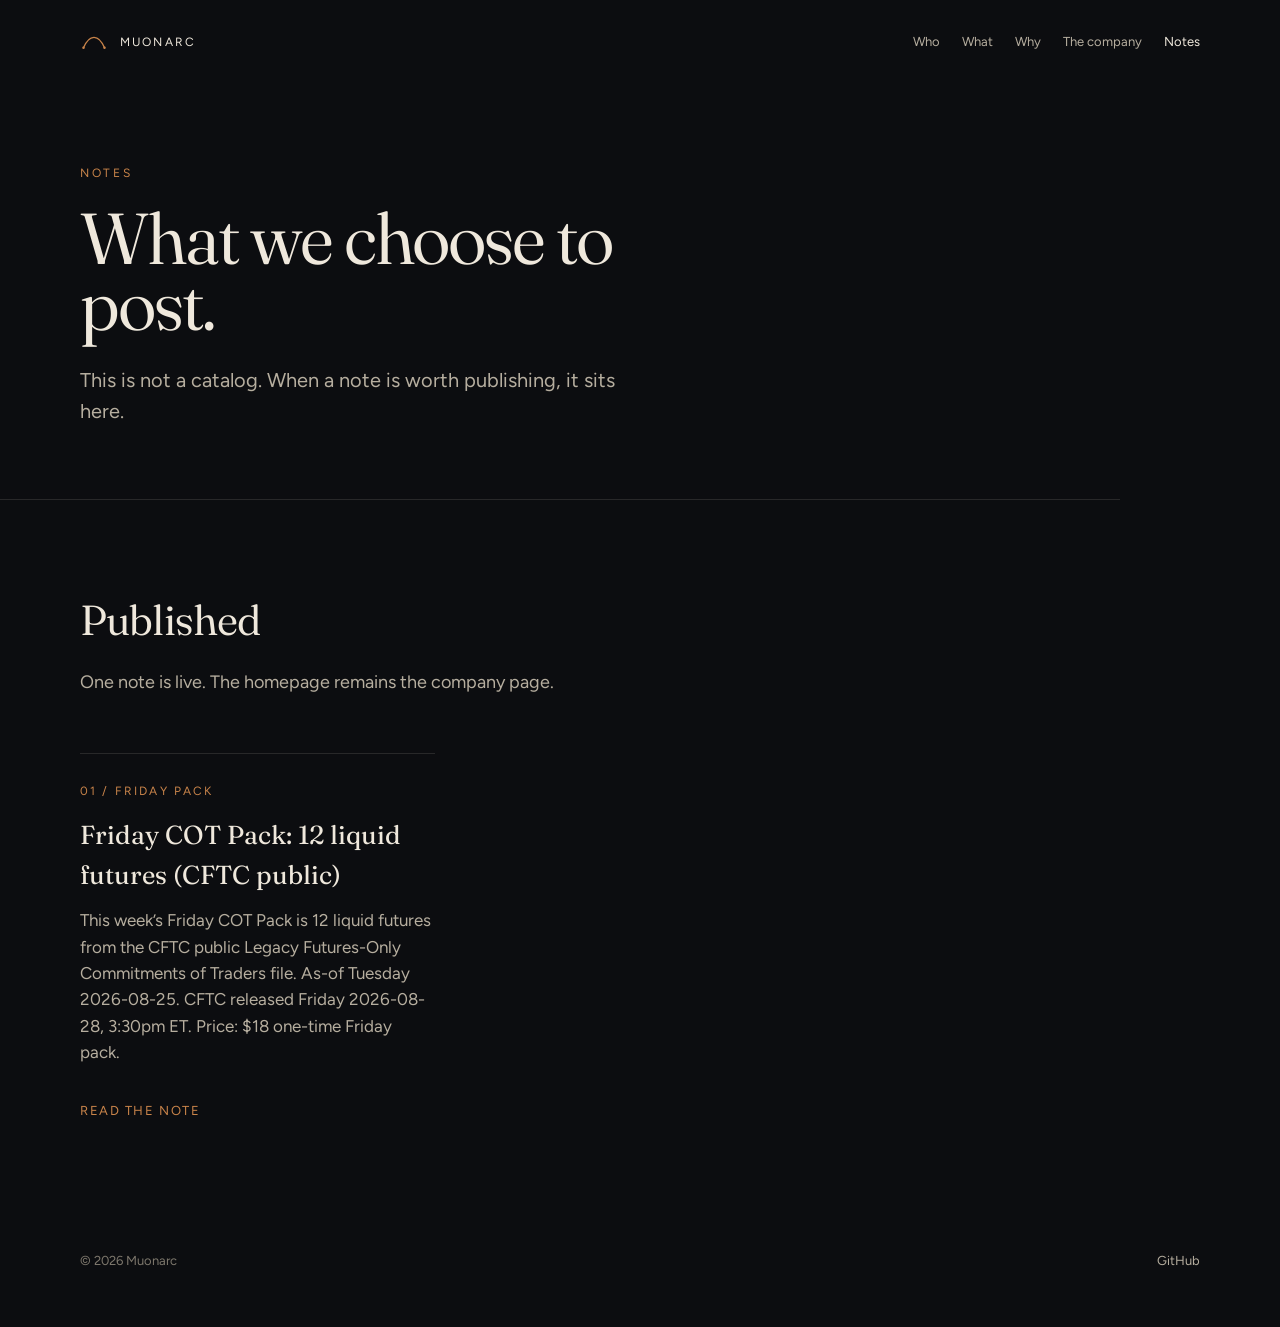
==== notes/index.html @ 2531f793 "Publish Friday COT Pack as the first live Notes post Add notes/friday-cot-pack.html from the unpubli" ====
<!DOCTYPE html>
<html lang="en">
<head>
  <meta charset="utf-8" />
  <meta name="viewport" content="width=device-width, initial-scale=1" />
  <title>Notes — Muonarc</title>
  <meta name="description" content="Notes from Muonarc. Friday COT Pack: 12 liquid futures from CFTC public data." />
  <link rel="preconnect" href="https://fonts.googleapis.com" />
  <link rel="preconnect" href="https://fonts.gstatic.com" crossorigin />
  <link href="https://fonts.googleapis.com/css2?family=Figtree:wght@400;500;600&family=Fraunces:opsz,wght@9..144,360;9..144,400&display=swap" rel="stylesheet" />
  <link rel="stylesheet" href="../styles.css" />
  <link rel="icon" href="../favicon.svg" type="image/svg+xml" />
</head>
<body>
  <header class="wrap top">
    <a class="brand" href="../index.html">
      <svg viewBox="0 0 48 48" aria-hidden="true">
        <path d="M6 34 C16 10, 32 10, 42 34" fill="none" stroke="#c9844a" stroke-width="2.4" stroke-linecap="round"/>
        <circle cx="6" cy="34" r="2.1" fill="#c9844a"/>
        <circle cx="42" cy="34" r="2.1" fill="#c9844a"/>
      </svg>
      Muonarc
    </a>
    <nav class="nav">
      <a href="../index.html#who">Who</a>
      <a href="../index.html#what">What</a>
      <a href="../index.html#why">Why</a>
      <a href="../index.html#company">The company</a>
      <a href="index.html" aria-current="page">Notes</a>
    </nav>
  </header>

  <main id="top">
    <section class="wrap page-hero">
      <p class="kicker">Notes</p>
      <h1>What we choose to post.</h1>
      <p class="lede">This is not a catalog. When a note is worth publishing, it sits here.</p>
    </section>

    <hr class="rule wrap" />

    <section class="wrap section">
      <h2>Published</h2>
      <p class="lead">One note is live. The homepage remains the company page.</p>
      <!--
        To publish a note: copy template.html, replace the placeholders,
        then add a card below. Do not list template.html as a live post.
      -->
      <div class="triad">
        <article class="card">
          <p class="num">01 / Friday pack</p>
          <h3>Friday COT Pack: 12 liquid futures (CFTC public)</h3>
          <p>This week’s Friday COT Pack is 12 liquid futures from the CFTC public Legacy Futures-Only Commitments of Traders file. As-of Tuesday 2026-08-25. CFTC released Friday 2026-08-28, 3:30pm ET. Price: $18 one-time Friday pack.</p>
          <a class="action" href="friday-cot-pack.html">Read the note</a>
        </article>
      </div>
    </section>
  </main>

  <footer class="wrap">
    <div>© <span id="y"></span> Muonarc</div>
    <div><a href="https://github.com/Muonarc">GitHub</a></div>
  </footer>
  <script>document.getElementById("y").textContent = new Date().getFullYear()</script>
</body>
</html>
---- styles.css ----
/* Muonarc — company page */
:root {
  --bg: #0c0d10;
  --bg-elev: #13151a;
  --ink: #efe8dc;
  --ink-dim: #b6ae9f;
  --ink-mute: #7d776c;
  --line: rgba(239, 232, 220, 0.12);
  --arc: #c9844a;
  --arc-soft: rgba(201, 132, 74, 0.18);
  --max: 1120px;
}

* { box-sizing: border-box; }
html { scroll-behavior: smooth; }
html, body { margin: 0; padding: 0; background: var(--bg); color: var(--ink); }
body {
  font-family: "Figtree", system-ui, sans-serif;
  font-size: 17px;
  line-height: 1.55;
  -webkit-font-smoothing: antialiased;
}

a { color: inherit; }
img, svg { display: block; }

.wrap { width: min(var(--max), calc(100% - 48px)); margin: 0 auto; }

.top {
  display: flex;
  align-items: center;
  justify-content: space-between;
  padding: 28px 0 0;
}
.brand {
  display: flex;
  align-items: center;
  gap: 12px;
  text-decoration: none;
  letter-spacing: 0.18em;
  font-size: 12px;
  text-transform: uppercase;
  color: var(--ink);
}
.brand svg { width: 28px; height: 28px; }
.nav { display: flex; gap: 22px; font-size: 13px; color: var(--ink-dim); }
.nav a { text-decoration: none; }
.nav a:hover { color: var(--ink); }

.hero {
  padding: 18vh 0 16vh;
  position: relative;
}
.hero-arc {
  position: absolute;
  right: -8%;
  top: 8%;
  width: min(520px, 70vw);
  opacity: 0.9;
  pointer-events: none;
}
.kicker {
  font-size: 12px;
  letter-spacing: 0.22em;
  text-transform: uppercase;
  color: var(--arc);
  margin: 0 0 22px;
}
h1 {
  font-family: "Fraunces", Georgia, serif;
  font-weight: 360;
  font-size: clamp(52px, 9vw, 104px);
  line-height: 0.92;
  letter-spacing: -0.03em;
  margin: 0 0 28px;
  max-width: 11ch;
}
.lede {
  max-width: 34rem;
  font-size: 20px;
  color: var(--ink-dim);
  margin: 0;
}

.rule { border: 0; border-top: 1px solid var(--line); margin: 0; }

.section { padding: 88px 0; }
.section h2 {
  font-family: "Fraunces", Georgia, serif;
  font-weight: 360;
  font-size: clamp(28px, 4vw, 42px);
  letter-spacing: -0.02em;
  margin: 0 0 16px;
}
.section p.lead {
  color: var(--ink-dim);
  max-width: 40rem;
  margin: 0;
  font-size: 18px;
}

.triad {
  display: grid;
  grid-template-columns: repeat(3, 1fr);
  gap: 28px;
  margin-top: 56px;
}
.card {
  padding: 28px 0 0;
  border-top: 1px solid var(--line);
}
.card .num {
  font-size: 12px;
  letter-spacing: 0.18em;
  text-transform: uppercase;
  color: var(--arc);
  margin: 0 0 14px;
}
.card h3 {
  font-family: "Fraunces", Georgia, serif;
  font-weight: 400;
  font-size: 26px;
  margin: 0 0 12px;
}
.card p { margin: 0; color: var(--ink-dim); }

.lineages { margin-top: 64px; display: grid; gap: 48px; }
.lineage h3 {
  font-size: 12px;
  letter-spacing: 0.2em;
  text-transform: uppercase;
  color: var(--ink-mute);
  font-weight: 600;
  margin: 0 0 18px;
}
.people {
  display: grid;
  grid-template-columns: repeat(3, 1fr);
  gap: 1px;
  background: var(--line);
  border: 1px solid var(--line);
}
.person {
  background: var(--bg);
  padding: 22px 20px 24px;
  min-height: 148px;
}
.person strong {
  display: block;
  font-family: "Fraunces", Georgia, serif;
  font-weight: 400;
  font-size: 22px;
  margin-bottom: 8px;
}
.person span {
  display: block;
  color: var(--ink-dim);
  font-size: 15px;
}

.why-block {
  margin-top: 28px;
  max-width: 44rem;
  font-family: "Fraunces", Georgia, serif;
  font-size: clamp(26px, 3.4vw, 38px);
  line-height: 1.25;
  font-weight: 360;
}

footer {
  padding: 40px 0 56px;
  color: var(--ink-mute);
  font-size: 13px;
  display: flex;
  justify-content: space-between;
  gap: 16px;
}
footer a { color: var(--ink-dim); text-decoration: none; }
footer a:hover { color: var(--ink); }

.nav a[aria-current="page"] { color: var(--ink); }

.page-hero {
  padding: 12vh 0 8vh;
  position: relative;
}
.page-hero h1 {
  font-size: clamp(40px, 6vw, 72px);
  max-width: 14ch;
}

.draft-banner {
  margin: 0 0 40px;
  padding: 16px 18px;
  border: 1px solid var(--line);
  border-left: 3px solid var(--arc);
  color: var(--ink-dim);
  font-size: 15px;
}

.split {
  display: grid;
  grid-template-columns: 1fr 1fr;
  gap: 28px;
  margin-top: 56px;
}

.action {
  display: inline-block;
  margin-top: 36px;
  color: var(--arc);
  text-decoration: none;
  font-size: 13px;
  letter-spacing: 0.12em;
  text-transform: uppercase;
}
.action:hover { color: var(--ink); }

@media (max-width: 860px) {
  .triad, .people, .split { grid-template-columns: 1fr; }
  .hero { padding: 12vh 0 10vh; }
  .nav { display: none; }
  footer { flex-direction: column; }
}
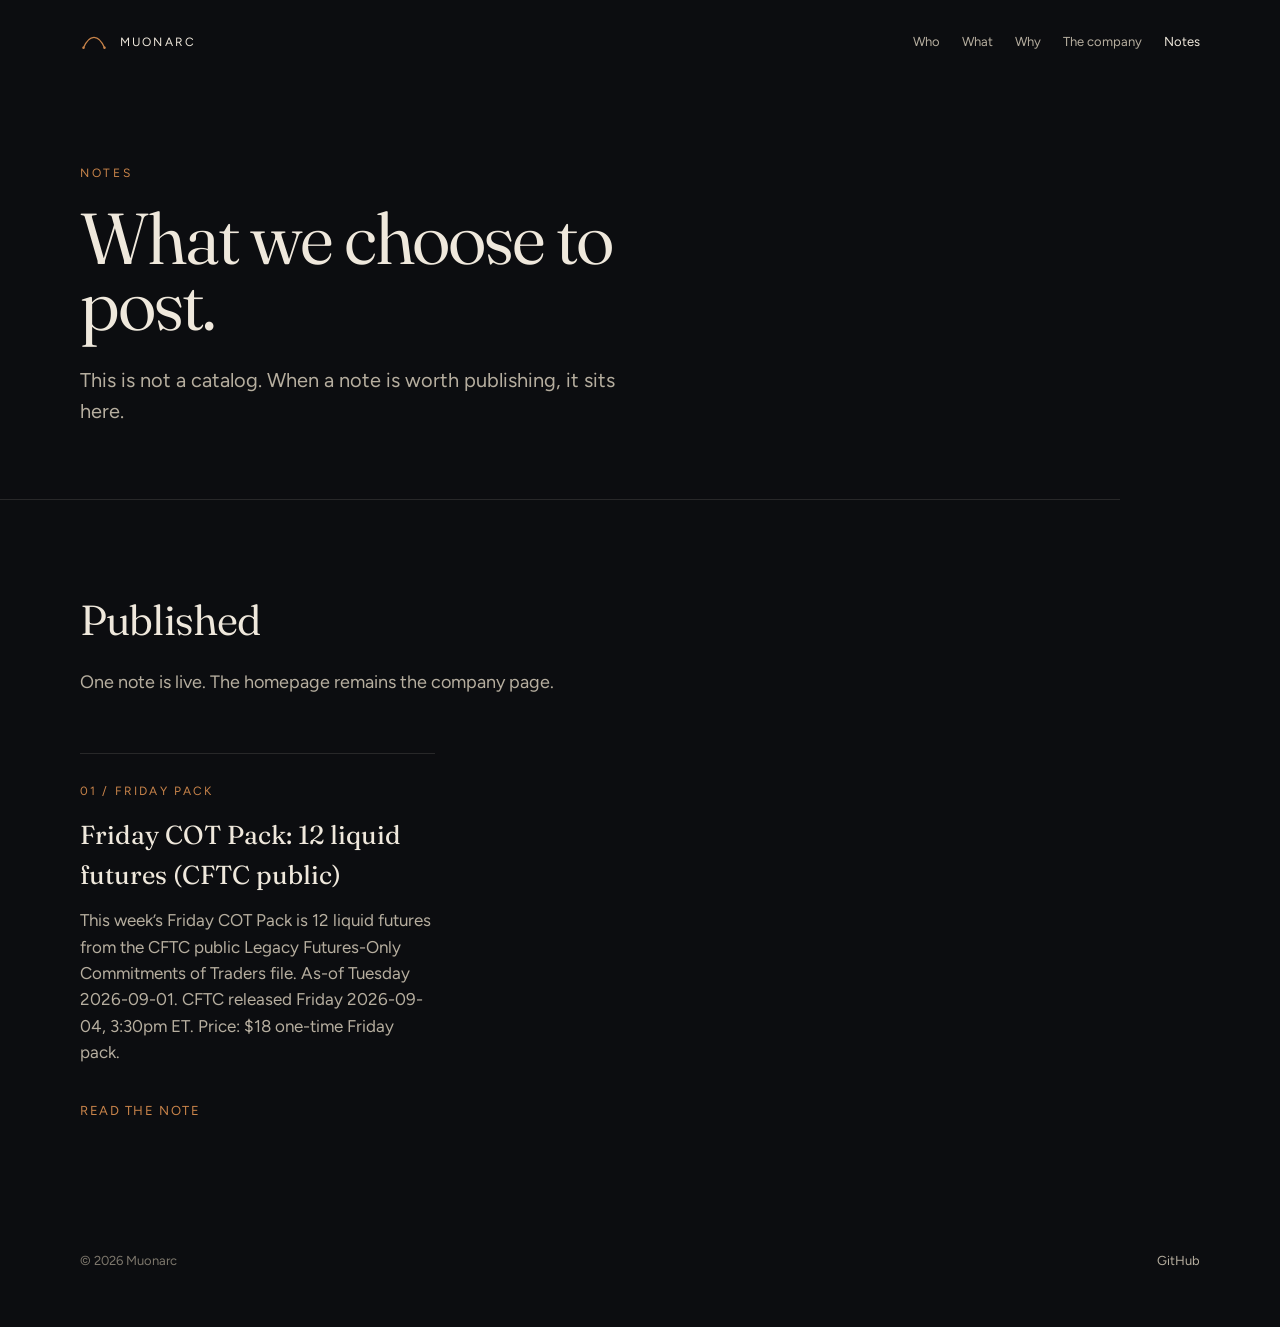
==== commit fda9f7f9: "Live Note: Friday COT Pack week as-of 2026-09-01 / released 2026-09-04 Updates notes/friday-cot-pack" ====
--- a/notes/index.html
+++ b/notes/index.html
@@ -50,7 +50,7 @@
         <article class="card">
           <p class="num">01 / Friday pack</p>
           <h3>Friday COT Pack: 12 liquid futures (CFTC public)</h3>
-          <p>This week’s Friday COT Pack is 12 liquid futures from the CFTC public Legacy Futures-Only Commitments of Traders file. As-of Tuesday 2026-08-25. CFTC released Friday 2026-08-28, 3:30pm ET. Price: $18 one-time Friday pack.</p>
+          <p>This week’s Friday COT Pack is 12 liquid futures from the CFTC public Legacy Futures-Only Commitments of Traders file. As-of Tuesday 2026-09-01. CFTC released Friday 2026-09-04, 3:30pm ET. Price: $18 one-time Friday pack.</p>
           <a class="action" href="friday-cot-pack.html">Read the note</a>
         </article>
       </div>
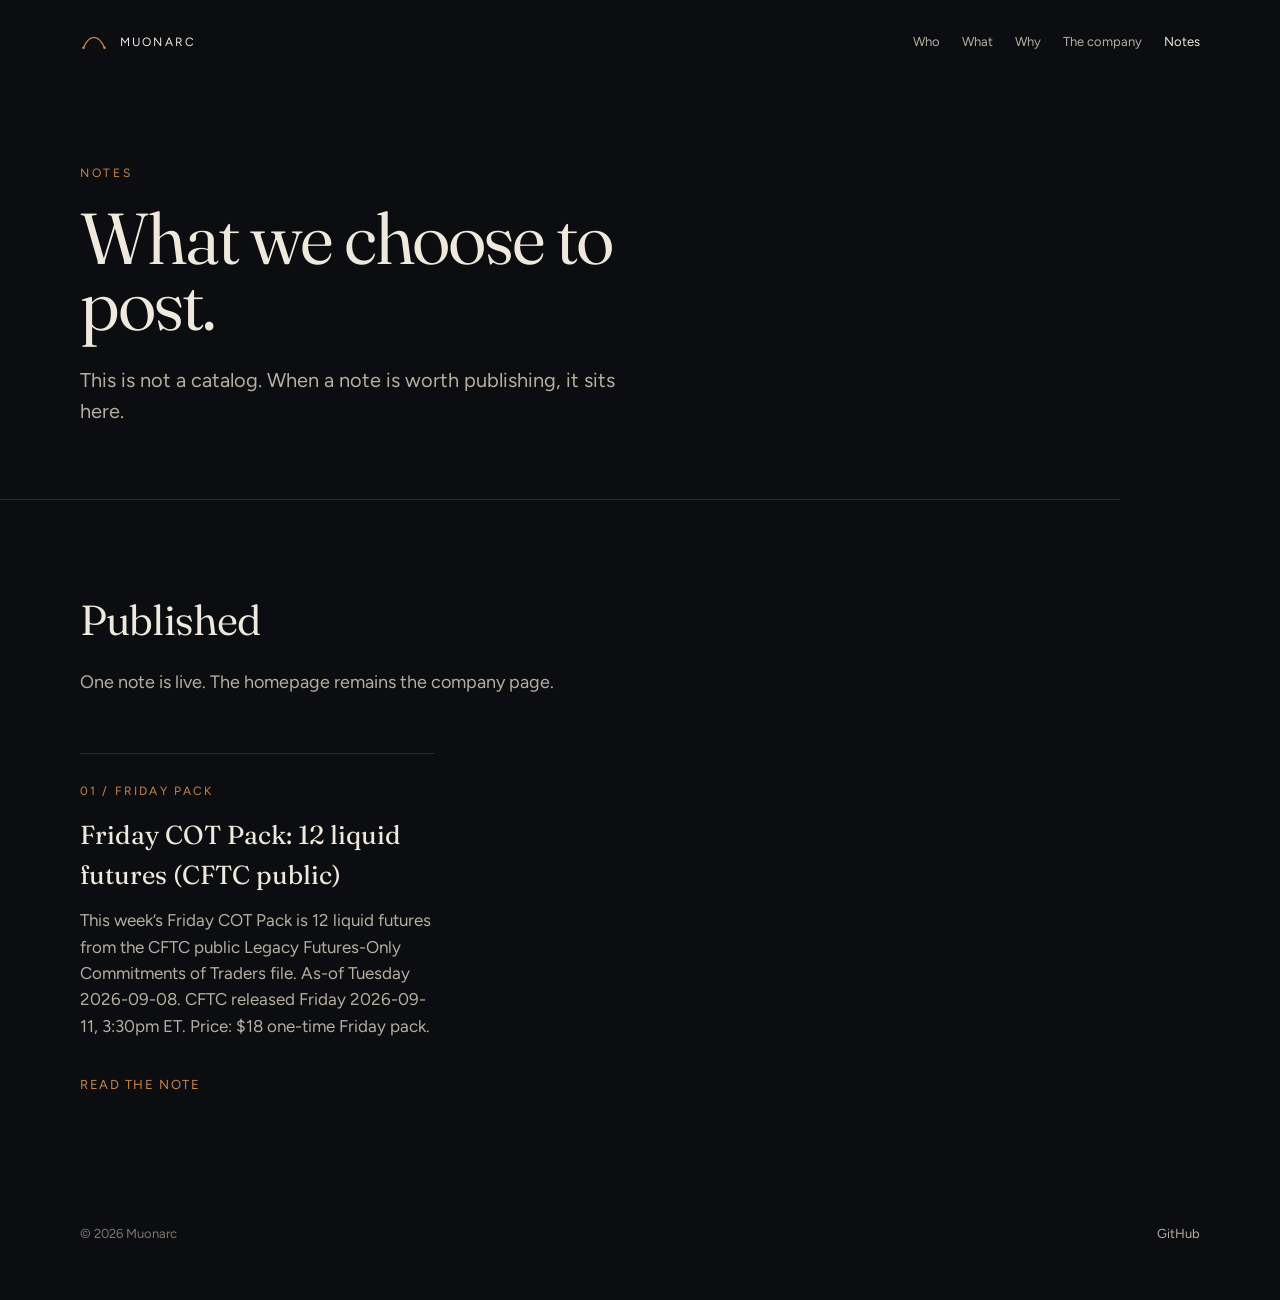
==== commit 47d9fb6a: "main: Friday COT Pack week as-of 2026-09-08 / released 2026-09-11 New dated buyer one-pager + CSV (1" ====
--- a/notes/index.html
+++ b/notes/index.html
@@ -50,7 +50,7 @@
         <article class="card">
           <p class="num">01 / Friday pack</p>
           <h3>Friday COT Pack: 12 liquid futures (CFTC public)</h3>
-          <p>This week’s Friday COT Pack is 12 liquid futures from the CFTC public Legacy Futures-Only Commitments of Traders file. As-of Tuesday 2026-09-01. CFTC released Friday 2026-09-04, 3:30pm ET. Price: $18 one-time Friday pack.</p>
+          <p>This week’s Friday COT Pack is 12 liquid futures from the CFTC public Legacy Futures-Only Commitments of Traders file. As-of Tuesday 2026-09-08. CFTC released Friday 2026-09-11, 3:30pm ET. Price: $18 one-time Friday pack.</p>
           <a class="action" href="friday-cot-pack.html">Read the note</a>
         </article>
       </div>
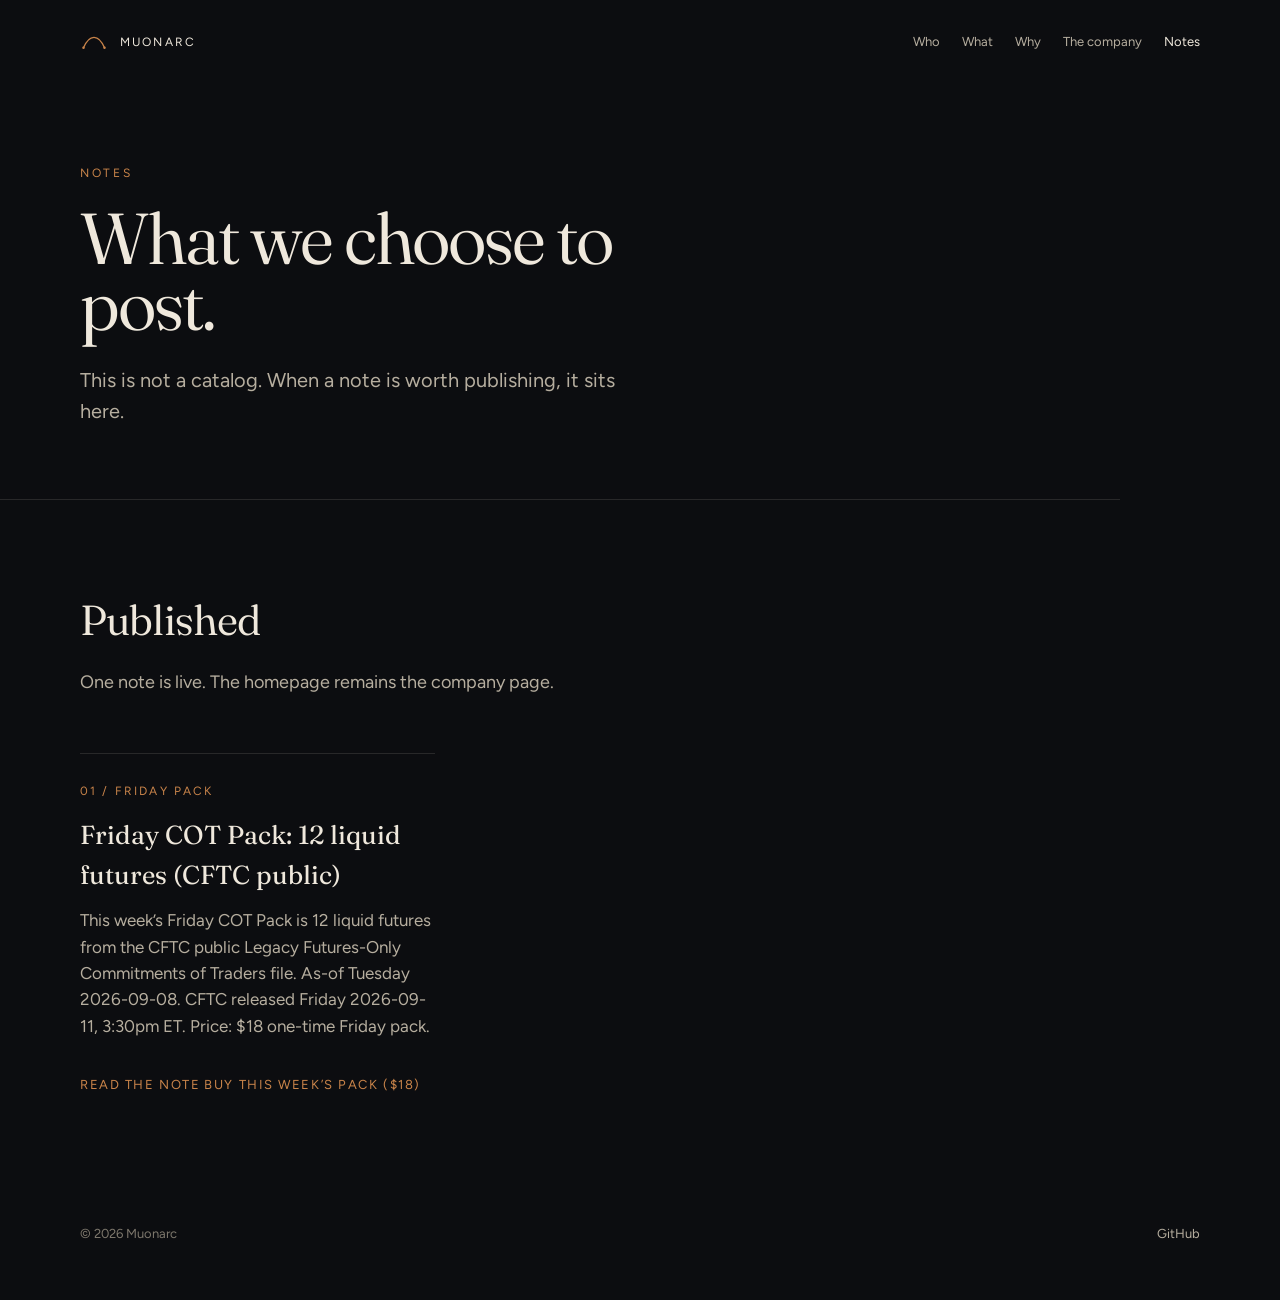
==== commit 5fb8a227: "notes: index COT card — add Buy $18 Stripe beside Read Second action link on notes/index.html Friday" ====
--- a/notes/index.html
+++ b/notes/index.html
@@ -52,6 +52,7 @@
           <h3>Friday COT Pack: 12 liquid futures (CFTC public)</h3>
           <p>This week’s Friday COT Pack is 12 liquid futures from the CFTC public Legacy Futures-Only Commitments of Traders file. As-of Tuesday 2026-09-08. CFTC released Friday 2026-09-11, 3:30pm ET. Price: $18 one-time Friday pack.</p>
           <a class="action" href="friday-cot-pack.html">Read the note</a>
+          <a class="action" href="https://buy.stripe.com/eVqfZi16bbHibem4l95AQ00">Buy this week’s pack ($18)</a>
         </article>
       </div>
     </section>
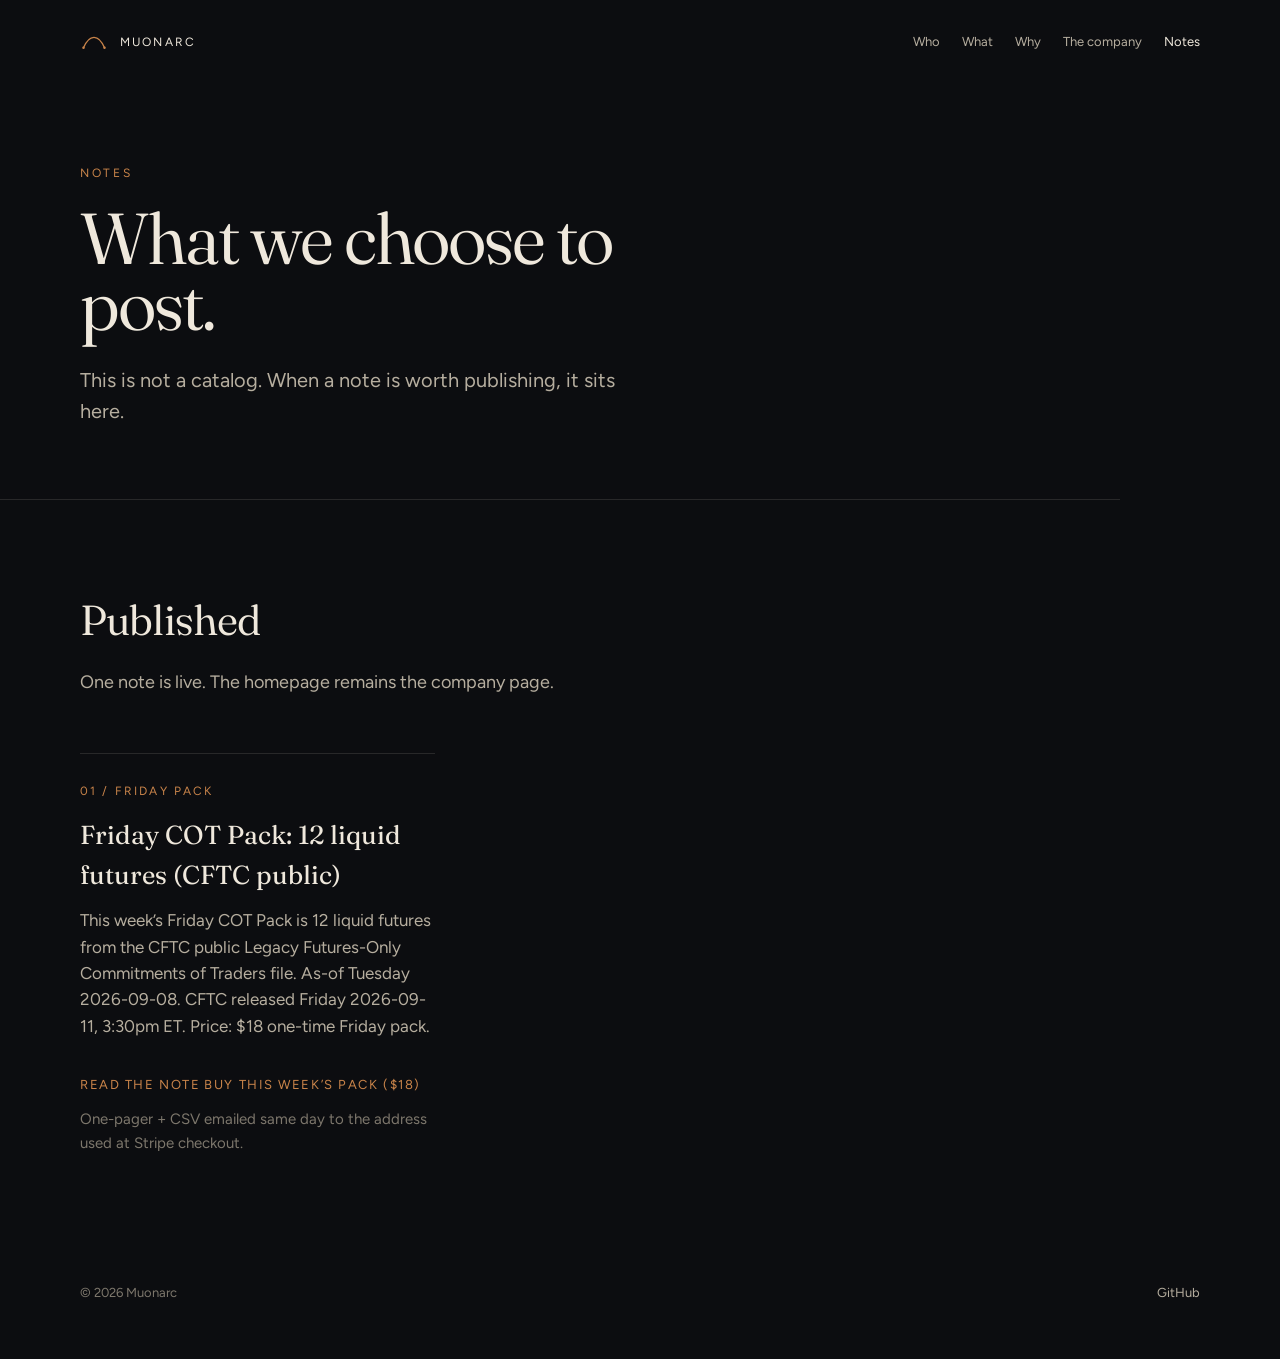
==== commit bb17be96: "notes: index Buy CTA — same-day email fulfill line Parity with friday-cot-pack.html: one short line " ====
--- a/notes/index.html
+++ b/notes/index.html
@@ -53,6 +53,7 @@
           <p>This week’s Friday COT Pack is 12 liquid futures from the CFTC public Legacy Futures-Only Commitments of Traders file. As-of Tuesday 2026-09-08. CFTC released Friday 2026-09-11, 3:30pm ET. Price: $18 one-time Friday pack.</p>
           <a class="action" href="friday-cot-pack.html">Read the note</a>
           <a class="action" href="https://buy.stripe.com/eVqfZi16bbHibem4l95AQ00">Buy this week’s pack ($18)</a>
+          <p style="margin-top:12px;color:var(--ink-mute);font-size:15px;">One-pager + CSV emailed same day to the address used at Stripe checkout.</p>
         </article>
       </div>
     </section>
@@ -64,4 +65,4 @@
   </footer>
   <script>document.getElementById("y").textContent = new Date().getFullYear()</script>
 </body>
-</html>
+</html>
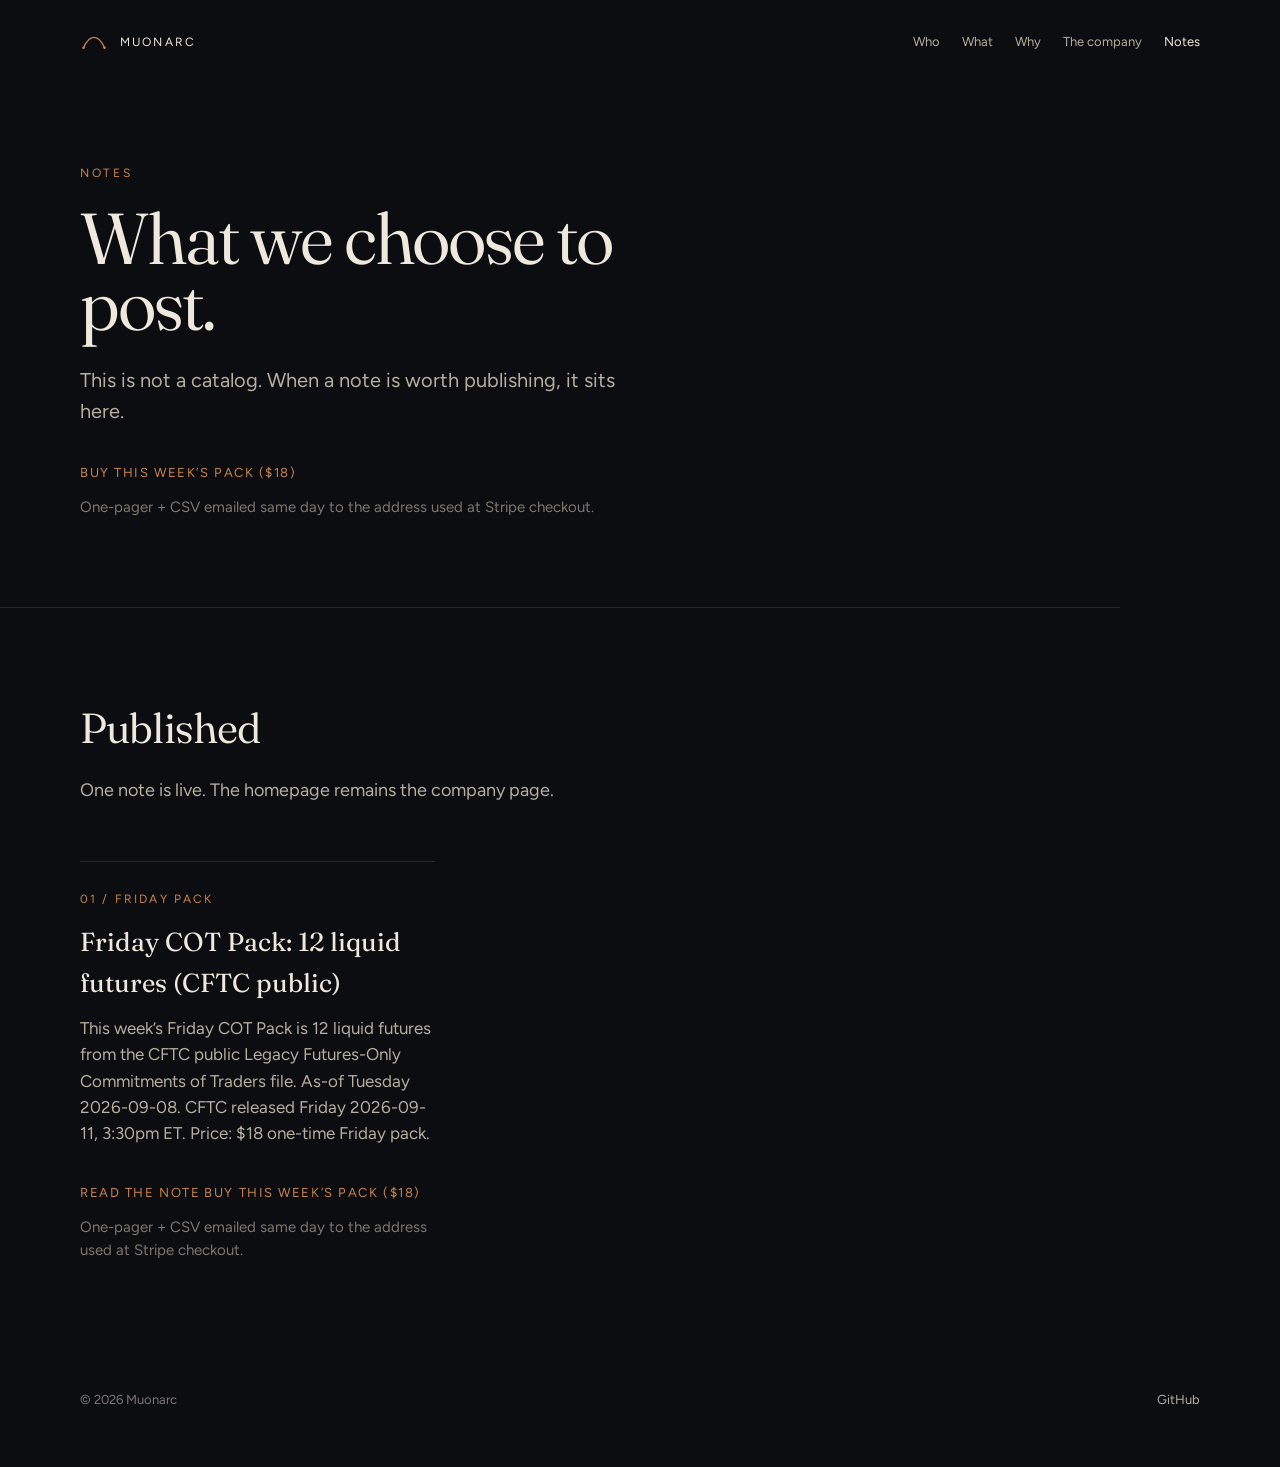
==== commit 094100d8: "notes: index — above-fold Buy CTA + fulfill Duplicate Stripe Buy CTA and same-day email fulfill line" ====
--- a/notes/index.html
+++ b/notes/index.html
@@ -5,6 +5,17 @@
   <meta name="viewport" content="width=device-width, initial-scale=1" />
   <title>Notes — Muonarc</title>
   <meta name="description" content="Notes from Muonarc. Friday COT Pack: 12 liquid futures from CFTC public data." />
+  <meta property="og:title" content="Friday COT Pack: 12 liquid futures (CFTC public)" />
+  <meta property="og:description" content="As-of Tuesday 2026-09-08 / released Friday 2026-09-11. $18 one-time Friday pack." />
+  <meta property="og:url" content="https://muonarc.com/notes/" />
+  <meta property="og:image" content="https://muonarc.com/notes/cot-og-card-1200x630.png" />
+  <meta property="og:image:width" content="1200" />
+  <meta property="og:image:height" content="630" />
+  <meta property="og:type" content="website" />
+  <meta name="twitter:card" content="summary_large_image" />
+  <meta name="twitter:title" content="Friday COT Pack: 12 liquid futures (CFTC public)" />
+  <meta name="twitter:description" content="As-of Tuesday 2026-09-08 / released Friday 2026-09-11. $18 one-time Friday pack." />
+  <meta name="twitter:image" content="https://muonarc.com/notes/cot-og-card-1200x630.png" />
   <link rel="preconnect" href="https://fonts.googleapis.com" />
   <link rel="preconnect" href="https://fonts.gstatic.com" crossorigin />
   <link href="https://fonts.googleapis.com/css2?family=Figtree:wght@400;500;600&family=Fraunces:opsz,wght@9..144,360;9..144,400&display=swap" rel="stylesheet" />
@@ -35,6 +46,8 @@
       <p class="kicker">Notes</p>
       <h1>What we choose to post.</h1>
       <p class="lede">This is not a catalog. When a note is worth publishing, it sits here.</p>
+      <a class="action" href="https://buy.stripe.com/eVqfZi16bbHibem4l95AQ00">Buy this week’s pack ($18)</a>
+      <p style="margin-top:12px;color:var(--ink-mute);font-size:15px;">One-pager + CSV emailed same day to the address used at Stripe checkout.</p>
     </section>
 
     <hr class="rule wrap" />
